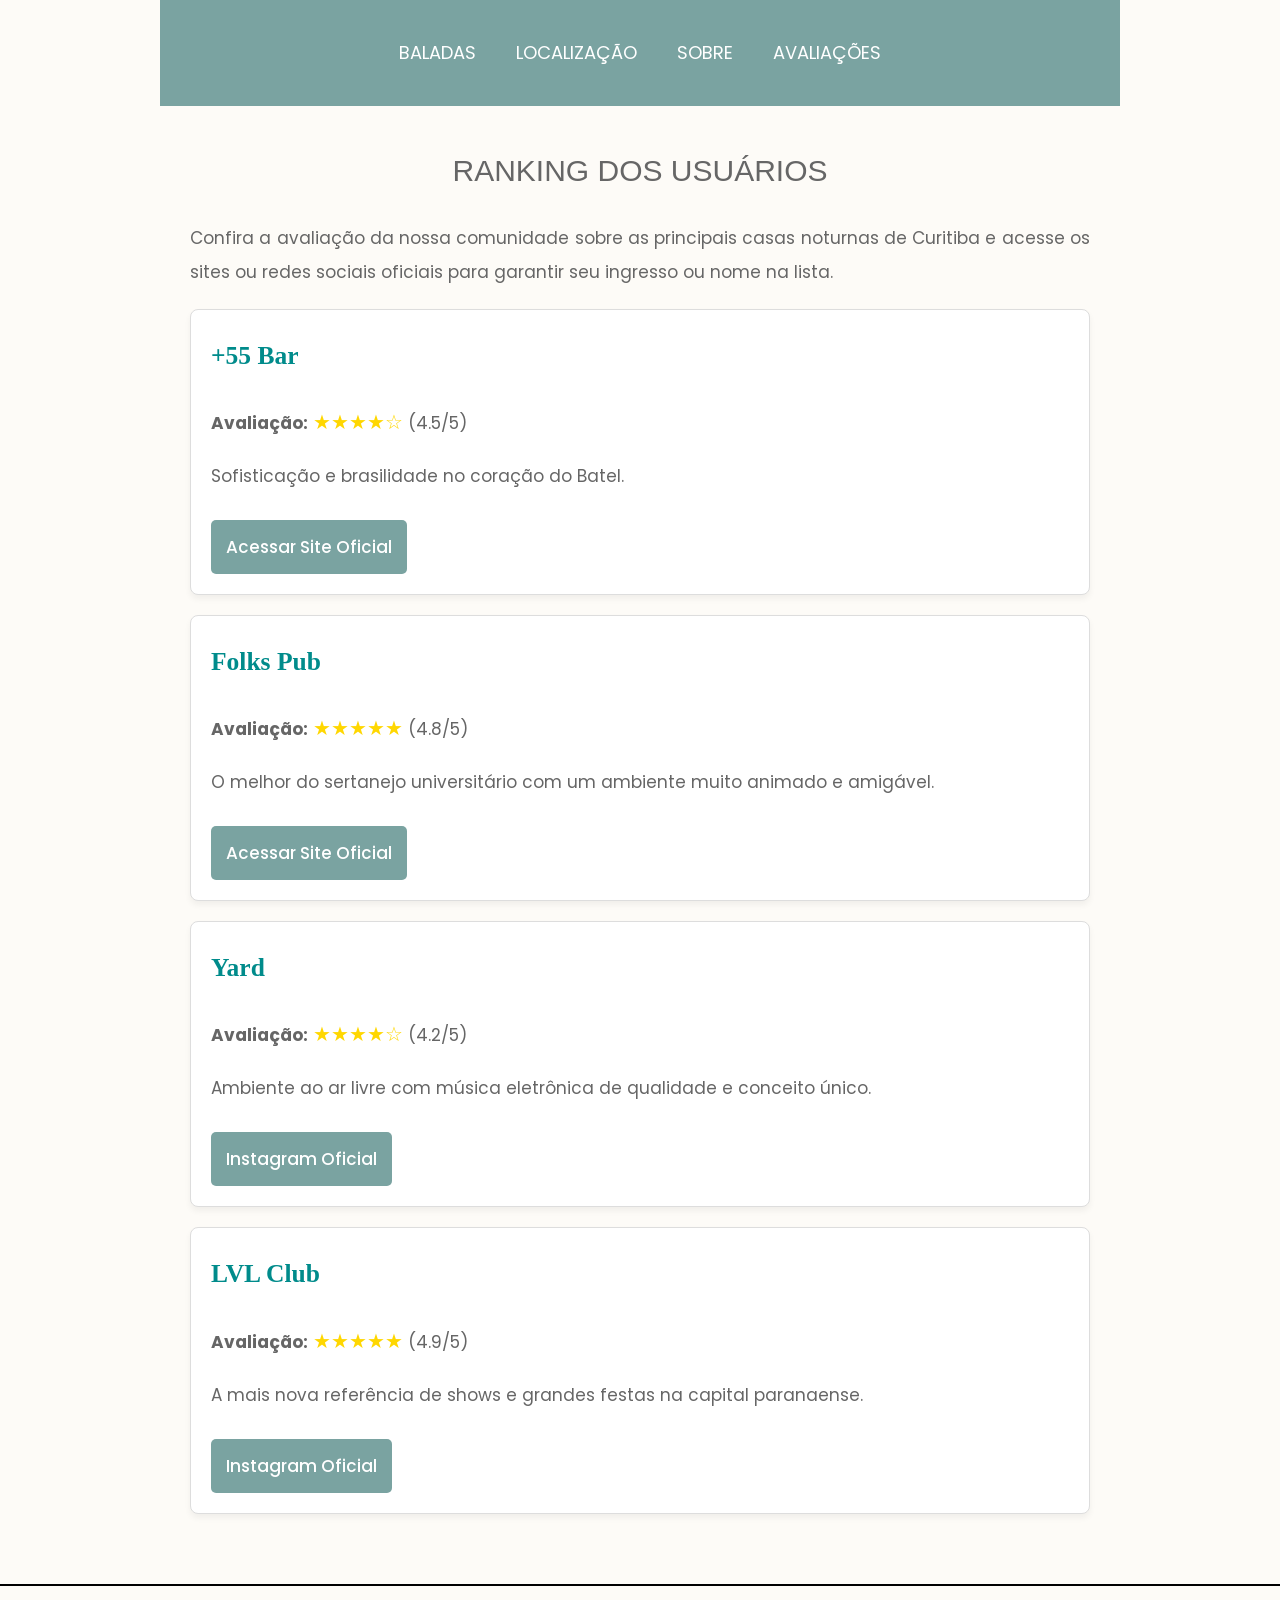
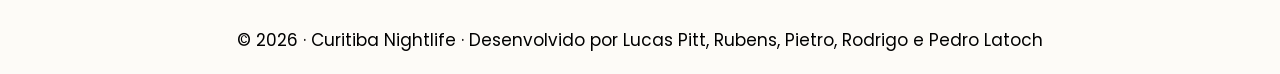
==== avaliacoes.html @ 5627312a "Aura+ego" ====
<!DOCTYPE html>
<html lang="pt-BR">
<head>
    <meta charset="UTF-8">
    <meta name="viewport" content="width=device-width, initial-scale=1.0">
    <title>Avaliações — Noite em Curitiba</title>
    <link href="https://fonts.googleapis.com/css2?family=Poppins:wght@300;400;500&display=swap" rel="stylesheet">
    <link rel="stylesheet" href="style.css">
    <script src="script.js" defer></script>
    <style>
        /* Estilo específico para a lista de avaliações */
        .lista-baladas {
            list-style-type: none;
            padding: 0;
            margin-top: 20px;
        }
        .item-balada {
            background-color: #fff;
            border: 1px solid #ddd;
            padding: 20px;
            margin-bottom: 20px;
            border-radius: 8px;
            box-shadow: 0 4px 6px rgba(0,0,0,0.05);
        }
        .item-balada h2 {
            margin-top: 0;
        }
        .btn-oficial {
            display: inline-block;
            margin-top: 10px;
            padding: 10px 15px;
            background-color: rgb(122, 163, 161);
            color: white;
            text-decoration: none;
            border-radius: 5px;
            font-weight: 500;
        }
        .btn-oficial:hover {
            background-color: darkcyan;
        }
        .estrelas {
            color: #FFD700;
            font-size: 20px;
        }
    </style>
</head>
<body>

<center>
    <nav>
        <ul>
            <li><a href="./index.html">Baladas</a></li>
            <li><a href="./localizacao.html">Localização</a></li>
            <li><a href="./sobre.html">Sobre</a></li>        
            <li><a href="./avaliacoes.html">Avaliações</a></li>
        </ul>
    </nav>
</center>

<section>
    <h1>RANKING DOS USUÁRIOS</h1>
    <p>
        Confira a avaliação da nossa comunidade sobre as principais casas noturnas de Curitiba e acesse os sites ou redes sociais oficiais para garantir seu ingresso ou nome na lista.
    </p>

    <div class="container reveal" style="display: block;">
        <ul class="lista-baladas">
            
            <li class="item-balada">
                <h2 style="color: darkcyan; font-family: Verdana;">+55 Bar</h2>
                <p><strong>Avaliação:</strong> <span class="estrelas">★★★★☆</span> (4.5/5)</p>
                <p>Sofisticação e brasilidade no coração do Batel.</p>
                <a href="https://www.cincocinco.com.br/" target="_blank" class="btn-oficial">Acessar Site Oficial</a>
            </li>

            <li class="item-balada">
                <h2 style="color: darkcyan; font-family: Verdana;">Folks Pub</h2>
                <p><strong>Avaliação:</strong> <span class="estrelas">★★★★★</span> (4.8/5)</p>
                <p>O melhor do sertanejo universitário com um ambiente muito animado e amigável.</p>
                <a href="https://folkspub.com.br/" target="_blank" class="btn-oficial">Acessar Site Oficial</a>
            </li>

            <li class="item-balada">
                <h2 style="color: darkcyan; font-family: Verdana;">Yard</h2>
                <p><strong>Avaliação:</strong> <span class="estrelas">★★★★☆</span> (4.2/5)</p>
                <p>Ambiente ao ar livre com música eletrônica de qualidade e conceito único.</p>
                <a href="https://www.instagram.com/yard_cwb/" target="_blank" class="btn-oficial">Instagram Oficial</a>
            </li>

            <li class="item-balada">
                <h2 style="color: darkcyan; font-family: Verdana;">LVL Club</h2>
                <p><strong>Avaliação:</strong> <span class="estrelas">★★★★★</span> (4.9/5)</p>
                <p>A mais nova referência de shows e grandes festas na capital paranaense.</p>
                <a href="https://www.instagram.com/lvlclub/" target="_blank" class="btn-oficial">Instagram Oficial</a>
            </li>

        </ul>
    </div>
</section>

<footer>
    <p>© 2026 · Curitiba Nightlife · Desenvolvido por Lucas Pitt, Rubens, Pietro, Rodrigo e Pedro Latoch</p>
</footer>

</body>
</html>
---- style.css ----
/* ROTEIRO DO PROJETO: CSS */

/* Class "container" */
.container {
  display: flex;
  padding: 0px;
}

/* Menu */
nav {
  background-color: rgb(122, 163, 161);
  width: 900px;
  padding: 30px;
  margin: 0 auto; /* Centraliza o menu na tela */
}

nav ul {
  list-style-type: none;
  padding: 0;
  margin: 0;
  display: flex;
  justify-content: center;
  gap: 30px;
}

nav ul li {
  padding: 5px;
  text-align: center;
}

nav ul li a {
  text-transform: uppercase;
  color: white;
  text-decoration: none;
  font-size: 18px;
}

nav ul li a:hover {
  color: black;
}

/* footer */
footer {
  text-align: center;
  color: black;
  border-top: 2px solid black;
  padding-top: 20px;
  margin-top: 40px;
}

footer p {
  text-align: center;
}

/* Classes "image" e "section-images" */
.image {
  text-align: center;
}

.image img {
  max-height: 200px;
  border: 1px solid darkcyan;
  border-radius: 50%;
}

.section-images {
  display: flex;
  justify-content: space-between;
  margin-top: 20px;
}


body {
  margin: 0;
  font-size: 17px;
  font-family: 'Poppins', sans-serif;
  line-height: 2;
  color: #666;
  text-align: justify;
  background-color: #fdfbf7;
}


section {
  padding: 10px;
  max-width: 900px;
  margin: 0 auto;
}


h1 {
  font-size: 30px;
  font-family: Verdana, Geneva, Tahoma, sans-serif;
  font-weight: 100;
  text-align: center;
  margin-bottom: 20px;
}


img:hover {
  filter: grayscale(100%);
  transition: filter 0.3s;
}


.reveal {
  opacity: 0;
  transform: translateY(20px);
  transition: opacity 0.6s ease, transform 0.6s ease;
}
.reveal.visible {
  opacity: 1;
  transform: none;
}
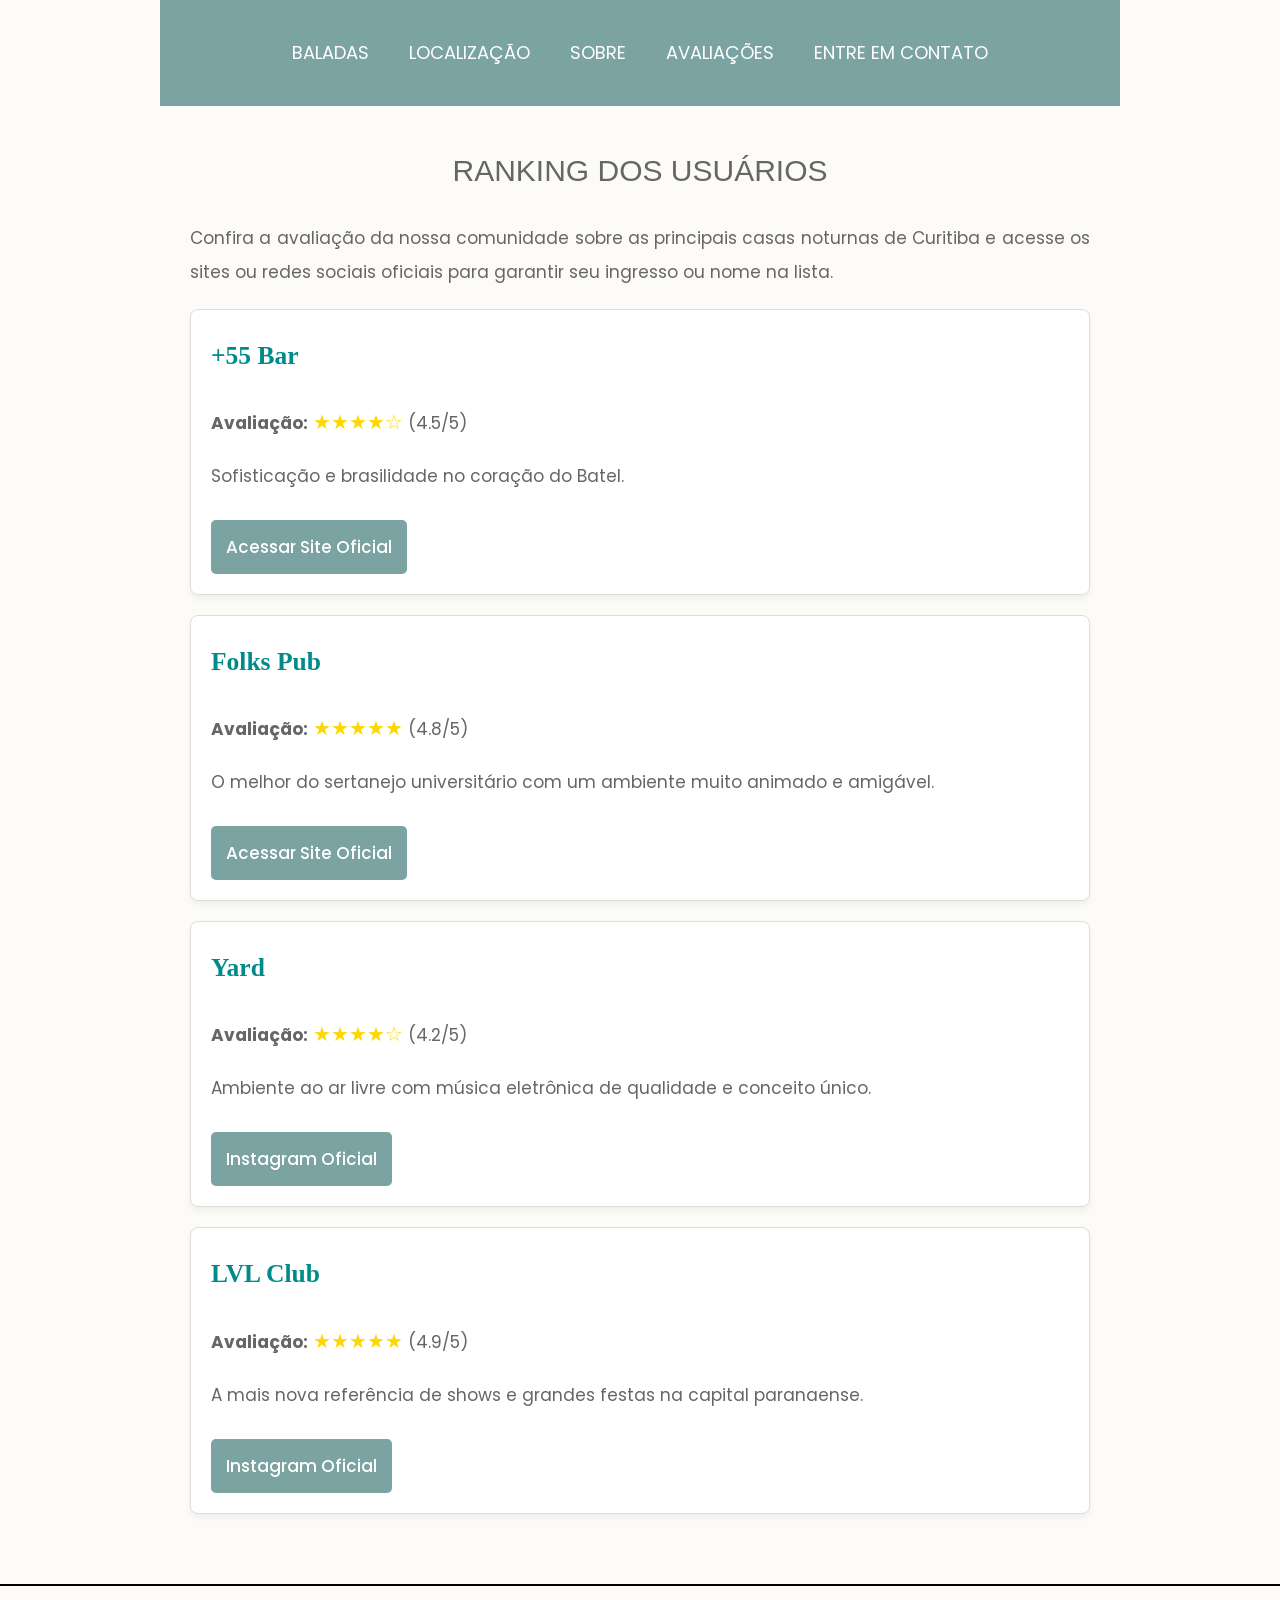
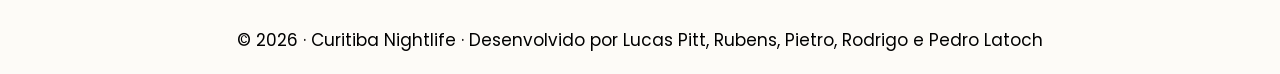
==== commit e79c47b4: "feita essa merda feat: feita a pagina de contato, onde na mesma contem um forms" ====
--- a/avaliacoes.html
+++ b/avaliacoes.html
@@ -8,7 +8,6 @@
     <link rel="stylesheet" href="style.css">
     <script src="script.js" defer></script>
     <style>
-        /* Estilo específico para a lista de avaliações */
         .lista-baladas {
             list-style-type: none;
             padding: 0;
@@ -53,6 +52,7 @@
             <li><a href="./localizacao.html">Localização</a></li>
             <li><a href="./sobre.html">Sobre</a></li>        
             <li><a href="./avaliacoes.html">Avaliações</a></li>
+            <li><a href="./contato.html">Entre em Contato</a></li>
         </ul>
     </nav>
 </center>
